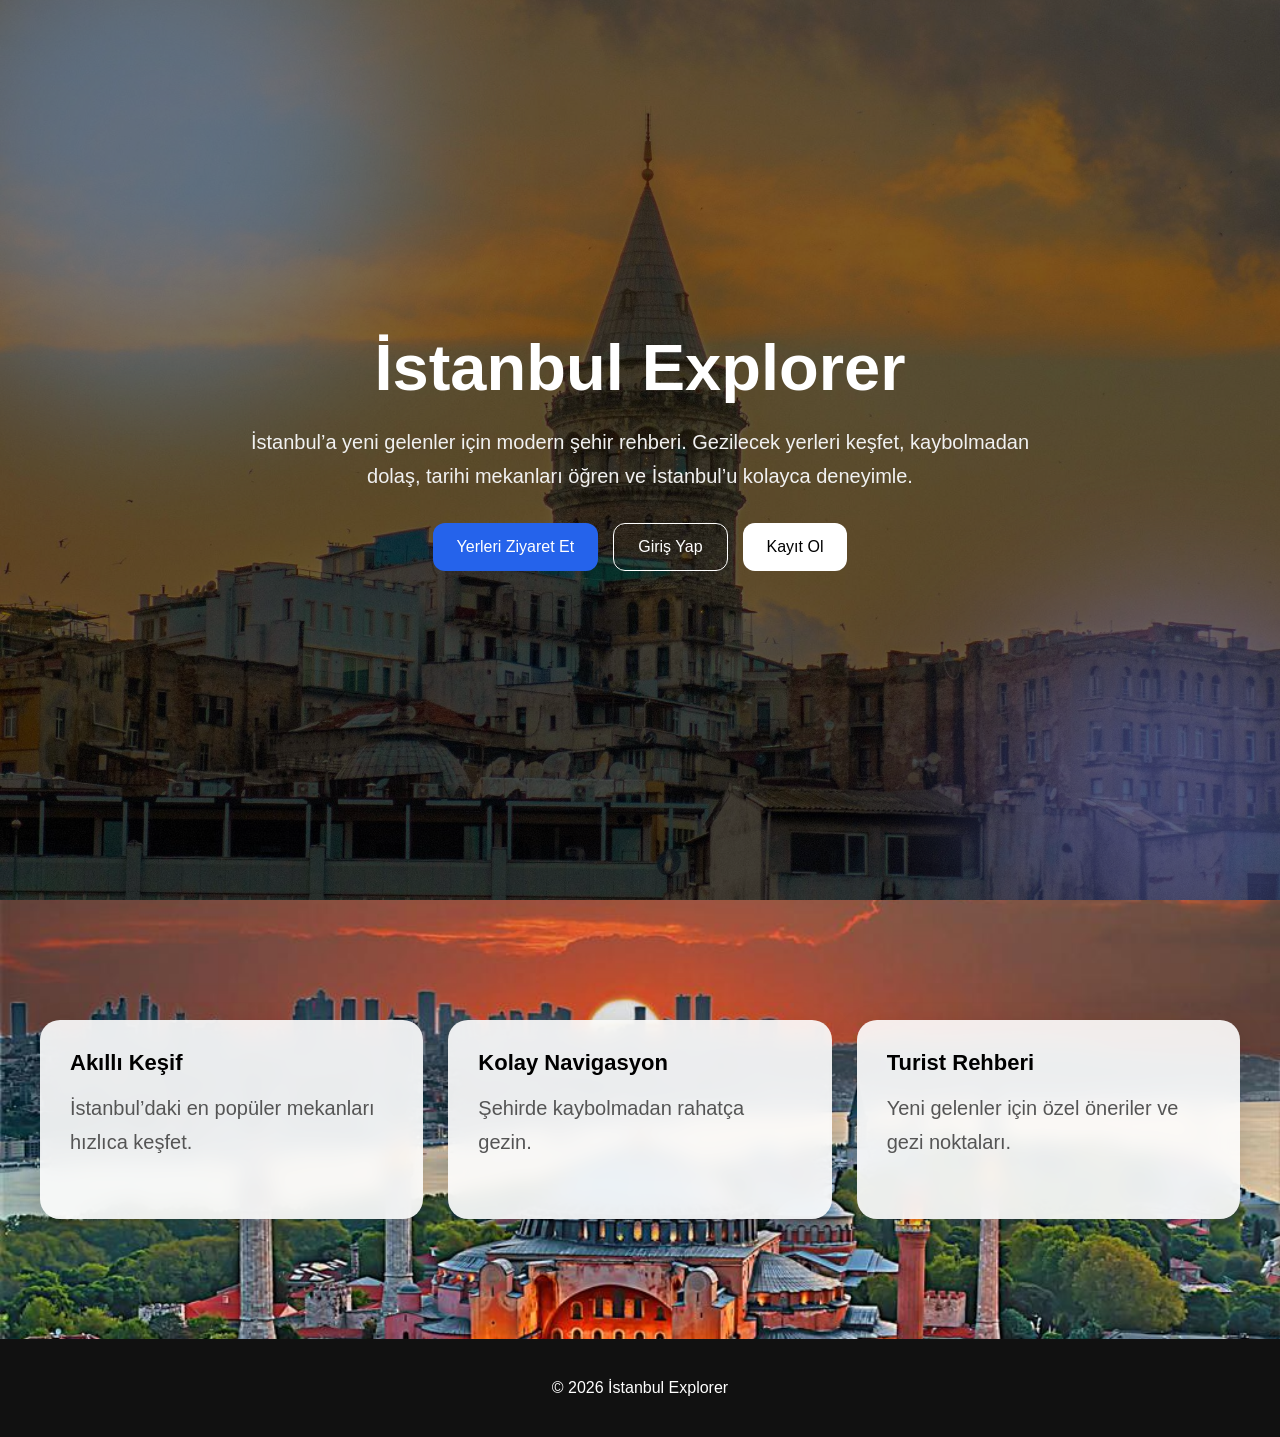
==== frontend/src/pages/index.html @ 5effc01c "main, login, register pages" ====
<!DOCTYPE html>
<html lang="tr">

<head>
  <meta charset="UTF-8" />

  <meta name="viewport"
        content="width=device-width, initial-scale=1.0" />

  <title>İstanbul Explorer</title>

  <style>

    *{
      margin:0;
      padding:0;
      box-sizing:border-box;
      font-family:Arial, sans-serif;
    }

    body{
      background:#f5f5f5;
      overflow-x:hidden;
    }


    /* HERO */

    .hero{

      position:relative;

      min-height:100vh;

      display:flex;
      align-items:center;
      justify-content:center;

      text-align:center;

      padding:40px;

      background:url("./istanbul.jpeg");

      background-size:cover;
      background-position:center;
      background-repeat:no-repeat;

      overflow:hidden;
    }


    /* KARARTMA */

    .overlay{

      position:absolute;

      width:100%;
      height:100%;

      top:0;
      left:0;

      background:rgba(0,0,0,0.5);
    }


    /* BLUR DAİRELER */

    .bg-circle{

      position:absolute;

      border-radius:50%;

      filter:blur(80px);

      opacity:0.4;

      animation:float 6s ease-in-out infinite;
    }


    .c1{

      width:500px;
      height:500px;

      background:#60a5fa;

      top:-100px;
      left:-100px;
    }


    .c2{

      width:400px;
      height:400px;

      background:#818cf8;

      bottom:-100px;
      right:-100px;
    }


    @keyframes float{

      0%,100%{
        transform:translateY(0px);
      }

      50%{
        transform:translateY(20px);
      }
    }


    /* CONTENT */

    .content{

      position:relative;

      z-index:10;

      max-width:800px;
    }


    h1{

      font-size:65px;

      margin-bottom:20px;

      color:white;

      animation:fadeUp 1s ease forwards;
    }


    p{

      font-size:20px;

      color:#f1f1f1;

      margin-bottom:30px;

      line-height:1.7;

      animation:fadeUp 1.2s ease forwards;
    }


    /* BUTTONS */

    .buttons{

      display:flex;

      gap:15px;

      justify-content:center;

      flex-wrap:wrap;

      animation:fadeUp 1.4s ease forwards;
    }


    button{

      padding:14px 24px;

      border-radius:12px;

      border:none;

      cursor:pointer;

      font-size:16px;

      transition:0.3s;
    }


    .primary{

      background:#2563eb;

      color:white;
    }


    .primary:hover{

      background:#1d4ed8;

      transform:translateY(-3px);
    }


    .outline{

      border:1px solid white;

      background:transparent;

      color:white;
    }


    .outline:hover{

      background:white;

      color:black;
    }


    .secondary{

      background:white;

      color:black;
    }


    .secondary:hover{

      background:#e5e5e5;

      transform:translateY(-3px);
    }


    /* ANIMATION */

    @keyframes fadeUp{

      from{
        opacity:0;
        transform:translateY(20px);
      }

      to{
        opacity:1;
        transform:translateY(0);
      }
    }



    /* FEATURES */

    .features{

  display:grid;

  grid-template-columns:repeat(auto-fit,minmax(250px,1fr));

  gap:25px;

  padding:120px 40px;

  max-width:100%;

  margin:auto;

  background:url("./istanbul.jpg");

  background-size:cover;

  background-position:center;

  background-repeat:no-repeat;

  position:relative;
}


    .card{

  background:rgba(255,255,255,0.9);

  backdrop-filter:blur(10px);

  padding:30px;

  border-radius:20px;

  box-shadow:0 10px 30px rgba(0,0,0,0.15);

  transition:0.4s;

  opacity:0;

  transform:translateY(20px);
     }


    .card.show{

      opacity:1;

      transform:translateY(0);
    }


    .card:hover{

      transform:translateY(-8px);
    }


    .card h3{

      margin-bottom:15px;

      font-size:22px;
    }


    .card p{

      color:#555;
    }



    /* FOOTER */

    footer{

      text-align:center;

      padding:40px;

      background:#111;

      color:white;
    }



    /* RESPONSIVE */

    @media(max-width:768px){

      h1{
        font-size:42px;
      }

      p{
        font-size:17px;
      }

      .buttons{
        flex-direction:column;
      }

      button{
        width:100%;
      }
    }

  </style>

</head>

<body>


  <!-- HERO -->

  <section class="hero">

    <div class="overlay"></div>

    <div class="bg-circle c1"></div>

    <div class="bg-circle c2"></div>


    <div class="content">

      <h1>İstanbul Explorer</h1>

      <p>

        İstanbul’a yeni gelenler için modern şehir rehberi.

        Gezilecek yerleri keşfet, kaybolmadan dolaş,
        tarihi mekanları öğren ve İstanbul’u kolayca deneyimle.

      </p>


      <div class="buttons">

    <button class="primary"
            onclick="window.location.href='places.html'">

      Yerleri Ziyaret Et

    </button>


    <button class="outline"
            onclick="window.location.href='login.html'">

      Giriş Yap

    </button>


    <button class="secondary"
            onclick="window.location.href='register.html'">

      Kayıt Ol

    </button>

     </div>

      </div>

    </div>

  </section>



  <!-- FEATURES -->

  <section class="features">


    <div class="card">

      <h3>Akıllı Keşif</h3>

      <p>
        İstanbul’daki en popüler mekanları hızlıca keşfet.
      </p>

    </div>



    <div class="card">

      <h3>Kolay Navigasyon</h3>

      <p>
        Şehirde kaybolmadan rahatça gezin.
      </p>

    </div>



    <div class="card">

      <h3>Turist Rehberi</h3>

      <p>
        Yeni gelenler için özel öneriler ve gezi noktaları.
      </p>

    </div>

  </section>



  <!-- FOOTER -->

  <footer>

    © <span id="year"></span> İstanbul Explorer

  </footer>



  <script>

    document.getElementById("year").textContent =
      new Date().getFullYear();


    const cards =
      document.querySelectorAll(".card");


    const observer =
      new IntersectionObserver(entries => {

      entries.forEach(entry => {

        if(entry.isIntersecting){

          entry.target.classList.add("show");
        }
      });
    });


    cards.forEach(card => observer.observe(card));

  </script>

</body>
</html>
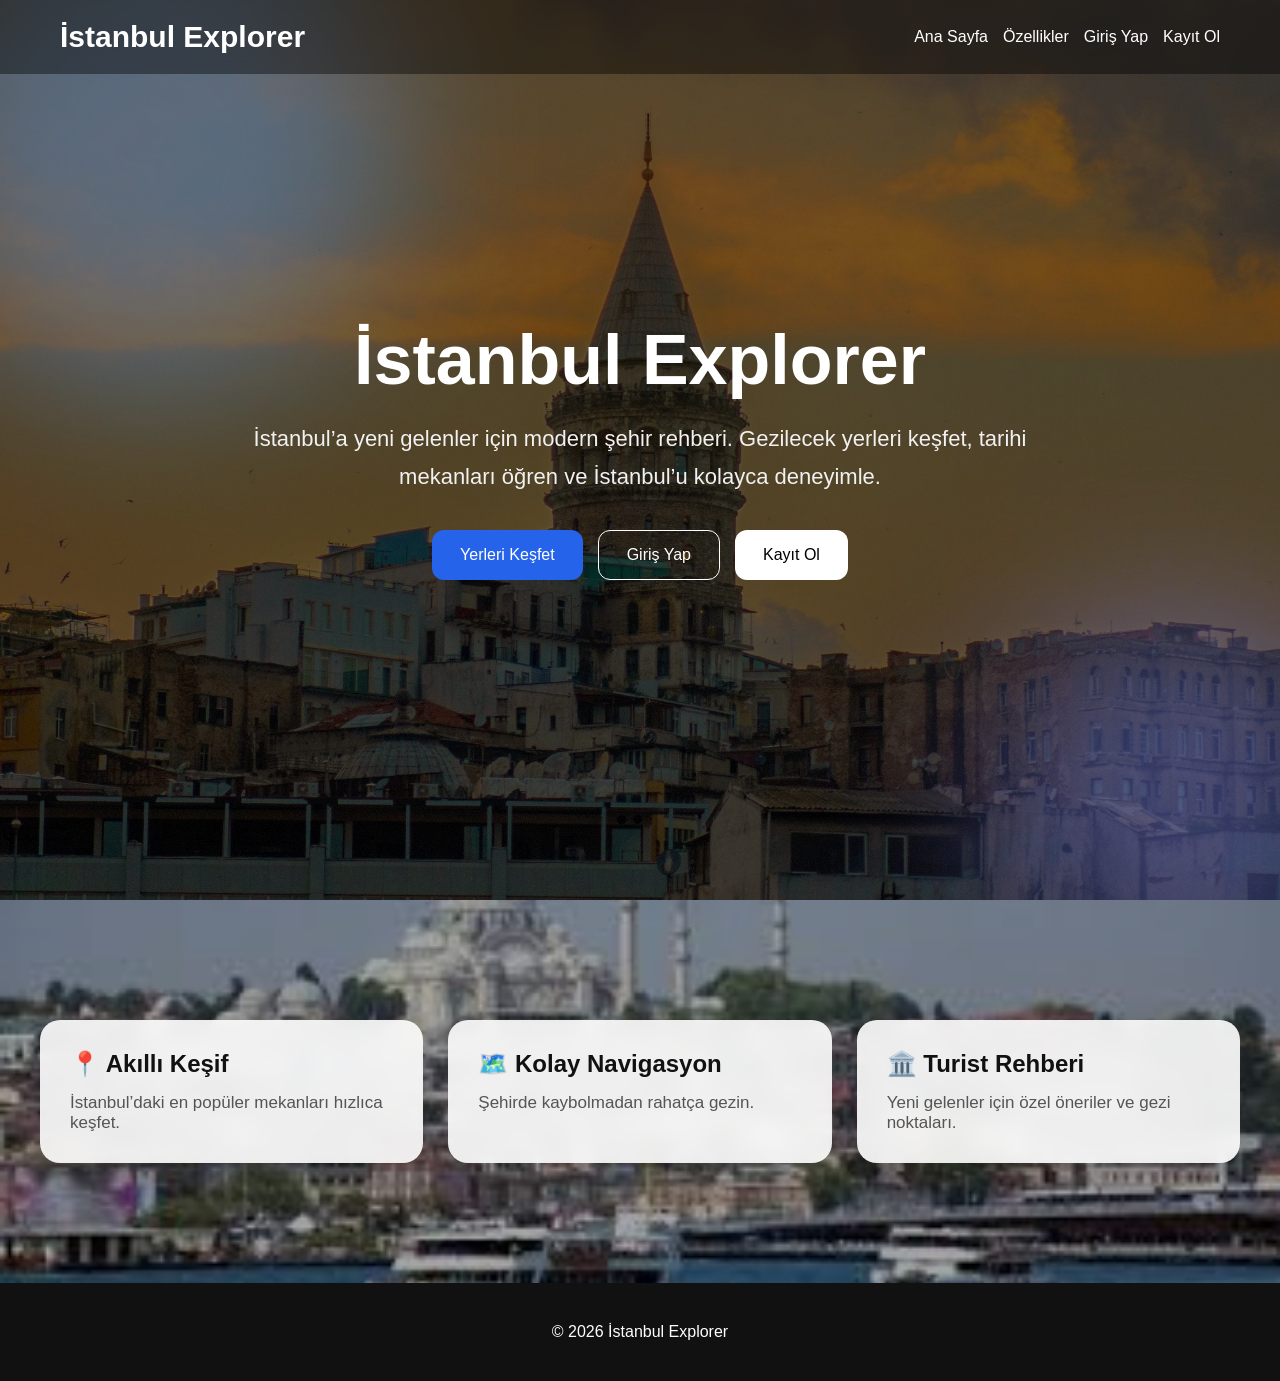
==== commit bd5fb4e2: "ui" ====
--- a/frontend/src/pages/index.html
+++ b/frontend/src/pages/index.html
@@ -2,10 +2,11 @@
 <html lang="tr">
 
 <head>
-  <meta charset="UTF-8" />
+
+  <meta charset="UTF-8">
 
   <meta name="viewport"
-        content="width=device-width, initial-scale=1.0" />
+        content="width=device-width, initial-scale=1.0">
 
   <title>İstanbul Explorer</title>
 
@@ -15,7 +16,11 @@
       margin:0;
       padding:0;
       box-sizing:border-box;
-      font-family:Arial, sans-serif;
+      font-family:Arial,sans-serif;
+    }
+
+    html{
+      scroll-behavior:smooth;
     }
 
     body{
@@ -24,6 +29,65 @@
     }
 
 
+    /* NAVBAR */
+
+    header{
+
+      position:fixed;
+
+      top:0;
+      left:0;
+
+      width:100%;
+
+      padding:20px 60px;
+
+      display:flex;
+
+      justify-content:space-between;
+
+      align-items:center;
+
+      background:rgba(0,0,0,0.4);
+
+      backdrop-filter:blur(10px);
+
+      z-index:1000;
+    }
+
+    .logo{
+
+      color:white;
+
+      font-size:30px;
+
+      font-weight:bold;
+    }
+
+    nav{
+
+      display:flex;
+
+      gap:15px;
+
+      align-items:center;
+    }
+
+    nav a{
+
+      color:white;
+
+      text-decoration:none;
+
+      transition:0.3s;
+    }
+
+    nav a:hover{
+
+      color:#60a5fa;
+    }
+
+
     /* HERO */
 
     .hero{
@@ -33,24 +97,28 @@
       min-height:100vh;
 
       display:flex;
+
       align-items:center;
+
       justify-content:center;
 
       text-align:center;
 
       padding:40px;
 
-      background:url("./istanbul.jpeg");
+      background:url("istanbul.jpeg");
 
       background-size:cover;
+
       background-position:center;
+
       background-repeat:no-repeat;
 
       overflow:hidden;
     }
 
 
-    /* KARARTMA */
+    /* OVERLAY */
 
     .overlay{
 
@@ -62,11 +130,11 @@
       top:0;
       left:0;
 
-      background:rgba(0,0,0,0.5);
-    }
-
-
-    /* BLUR DAİRELER */
+      background:rgba(0,0,0,0.55);
+    }
+
+
+    /* BLUR CIRCLE */
 
     .bg-circle{
 
@@ -130,9 +198,9 @@
     }
 
 
-    h1{
-
-      font-size:65px;
+    .content h1{
+
+      font-size:70px;
 
       margin-bottom:20px;
 
@@ -142,13 +210,13 @@
     }
 
 
-    p{
-
-      font-size:20px;
+    .content p{
+
+      font-size:22px;
 
       color:#f1f1f1;
 
-      margin-bottom:30px;
+      margin-bottom:35px;
 
       line-height:1.7;
 
@@ -174,7 +242,7 @@
 
     button{
 
-      padding:14px 24px;
+      padding:15px 28px;
 
       border-radius:12px;
 
@@ -200,7 +268,7 @@
 
       background:#1d4ed8;
 
-      transform:translateY(-3px);
+      transform:translateY(-4px);
     }
 
 
@@ -234,7 +302,7 @@
 
       background:#e5e5e5;
 
-      transform:translateY(-3px);
+      transform:translateY(-4px);
     }
 
 
@@ -254,24 +322,39 @@
     }
 
 
-
     /* FEATURES */
 
     .features{
 
-  display:grid;
-
-  grid-template-columns:repeat(auto-fit,minmax(250px,1fr));
-
-  gap:25px;
-
-  padding:120px 40px;
-
-  max-width:100%;
-
-  margin:auto;
-
-  background:url("./istanbul.jpg");
+      position:relative;
+
+      display:grid;
+
+      grid-template-columns:repeat(auto-fit,minmax(250px,1fr));
+
+      gap:25px;
+
+      padding:120px 40px;
+
+      overflow:hidden;
+    }
+
+
+    /* BLUR BACKGROUND */
+
+    .features::before{
+
+  content:"";
+
+  position:absolute;
+
+  top:0;
+  left:0;
+
+  width:100%;
+  height:100%;
+
+  background:url("istanbul.jpg");
 
   background-size:cover;
 
@@ -279,35 +362,48 @@
 
   background-repeat:no-repeat;
 
-  position:relative;
+  z-index:1;
 }
 
+    /* DARK OVERLAY */
+
+    .features::after{
+
+      content:"";
+
+      position:absolute;
+
+      top:0;
+      left:0;
+
+      width:100%;
+      height:100%;
+
+      background:rgba(0,0,0,0.35);
+
+      z-index:2;
+    }
+
+
+    /* CARD */
 
     .card{
 
-  background:rgba(255,255,255,0.9);
-
-  backdrop-filter:blur(10px);
-
-  padding:30px;
-
-  border-radius:20px;
-
-  box-shadow:0 10px 30px rgba(0,0,0,0.15);
-
-  transition:0.4s;
-
-  opacity:0;
-
-  transform:translateY(20px);
-     }
-
-
-    .card.show{
-
-      opacity:1;
-
-      transform:translateY(0);
+      position:relative;
+
+      z-index:10;
+
+      background:rgba(255,255,255,0.9);
+
+      backdrop-filter:blur(10px);
+
+      padding:30px;
+
+      border-radius:20px;
+
+      box-shadow:0 10px 30px rgba(0,0,0,0.15);
+
+      transition:0.4s;
     }
 
 
@@ -321,15 +417,18 @@
 
       margin-bottom:15px;
 
-      font-size:22px;
+      font-size:24px;
+
+      color:#111;
     }
 
 
     .card p{
 
       color:#555;
-    }
-
+
+      font-size:17px;
+    }
 
 
     /* FOOTER */
@@ -346,24 +445,37 @@
     }
 
 
-
     /* RESPONSIVE */
 
     @media(max-width:768px){
 
-      h1{
-        font-size:42px;
-      }
-
-      p{
-        font-size:17px;
+      header{
+
+        flex-direction:column;
+      }
+
+      nav{
+
+        margin-top:15px;
+      }
+
+      .content h1{
+
+        font-size:45px;
+      }
+
+      .content p{
+
+        font-size:18px;
       }
 
       .buttons{
+
         flex-direction:column;
       }
 
       button{
+
         width:100%;
       }
     }
@@ -375,6 +487,38 @@
 <body>
 
 
+  <!-- NAVBAR -->
+
+  <header>
+
+    <div class="logo">
+
+      İstanbul Explorer
+
+    </div>
+
+    <nav>
+
+      <a href="#">Ana Sayfa</a>
+
+      <a href="#features">
+        Özellikler
+      </a>
+
+      <a href="login.html">
+        Giriş Yap
+      </a>
+
+      <a href="register.html">
+        Kayıt Ol
+      </a>
+
+    </nav>
+
+  </header>
+
+
+
   <!-- HERO -->
 
   <section class="hero">
@@ -388,44 +532,47 @@
 
     <div class="content">
 
-      <h1>İstanbul Explorer</h1>
+      <h1>
+
+        İstanbul Explorer
+
+      </h1>
 
       <p>
 
         İstanbul’a yeni gelenler için modern şehir rehberi.
 
-        Gezilecek yerleri keşfet, kaybolmadan dolaş,
-        tarihi mekanları öğren ve İstanbul’u kolayca deneyimle.
+        Gezilecek yerleri keşfet,
+        tarihi mekanları öğren
+        ve İstanbul’u kolayca deneyimle.
 
       </p>
 
 
       <div class="buttons">
 
-    <button class="primary"
-            onclick="window.location.href='places.html'">
-
-      Yerleri Ziyaret Et
-
-    </button>
-
-
-    <button class="outline"
-            onclick="window.location.href='login.html'">
-
-      Giriş Yap
-
-    </button>
-
-
-    <button class="secondary"
-            onclick="window.location.href='register.html'">
-
-      Kayıt Ol
-
-    </button>
-
-     </div>
+        <button class="primary"
+                onclick="window.location.href='places.html'">
+
+          Yerleri Keşfet
+
+        </button>
+
+
+        <button class="outline"
+                onclick="window.location.href='login.html'">
+
+          Giriş Yap
+
+        </button>
+
+
+        <button class="secondary"
+                onclick="window.location.href='register.html'">
+
+          Kayıt Ol
+
+        </button>
 
       </div>
 
@@ -437,15 +584,19 @@
 
   <!-- FEATURES -->
 
-  <section class="features">
+  <section class="features"
+           id="features">
 
 
     <div class="card">
 
-      <h3>Akıllı Keşif</h3>
+      <h3>📍 Akıllı Keşif</h3>
 
       <p>
-        İstanbul’daki en popüler mekanları hızlıca keşfet.
+
+        İstanbul’daki en popüler mekanları
+        hızlıca keşfet.
+
       </p>
 
     </div>
@@ -454,10 +605,13 @@
 
     <div class="card">
 
-      <h3>Kolay Navigasyon</h3>
+      <h3>🗺️ Kolay Navigasyon</h3>
 
       <p>
-        Şehirde kaybolmadan rahatça gezin.
+
+        Şehirde kaybolmadan
+        rahatça gezin.
+
       </p>
 
     </div>
@@ -466,10 +620,13 @@
 
     <div class="card">
 
-      <h3>Turist Rehberi</h3>
+      <h3>🏛️ Turist Rehberi</h3>
 
       <p>
-        Yeni gelenler için özel öneriler ve gezi noktaları.
+
+        Yeni gelenler için
+        özel öneriler ve gezi noktaları.
+
       </p>
 
     </div>
@@ -482,38 +639,10 @@
 
   <footer>
 
-    © <span id="year"></span> İstanbul Explorer
+    © 2026 İstanbul Explorer
 
   </footer>
 
-
-
-  <script>
-
-    document.getElementById("year").textContent =
-      new Date().getFullYear();
-
-
-    const cards =
-      document.querySelectorAll(".card");
-
-
-    const observer =
-      new IntersectionObserver(entries => {
-
-      entries.forEach(entry => {
-
-        if(entry.isIntersecting){
-
-          entry.target.classList.add("show");
-        }
-      });
-    });
-
-
-    cards.forEach(card => observer.observe(card));
-
-  </script>
-
 </body>
+
 </html>
